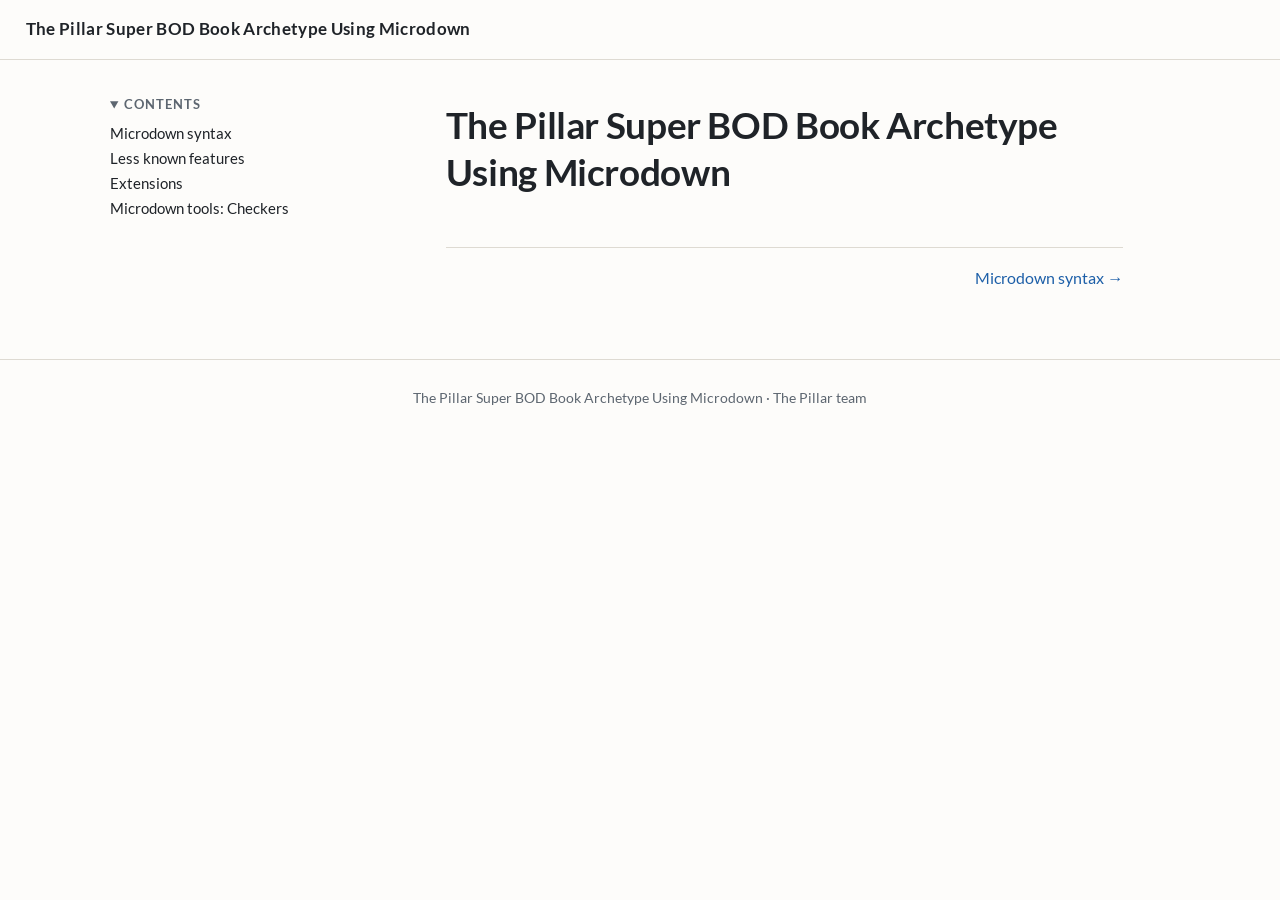
==== _result/site/index.html @ 478bfcb7 "first version" ====
<!DOCTYPE html>
<html lang="en">
<head>
  <meta charset="utf-8">
  <meta name="viewport" content="width=device-width, initial-scale=1">
  <title>The Pillar Super BOD Book Archetype Using Microdown</title>
  <meta name="description" content="">
  <meta name="author" content="The Pillar team">
  <link rel="stylesheet" href="_support/html/css/book.css">
</head>
<body>
  <a class="skip-link" href="#content">Skip to the text</a>

  <header class="site-header">
    <a class="site-name" href="index.html">The Pillar Super BOD Book Archetype Using Microdown</a>
  </header>

  <div class="layout">

    <nav class="toc" aria-label="Table of contents">
      <details open>
        <summary>Contents</summary>
        <ol>
          
          <li>
            <a href="microdown-syntax.html">Microdown syntax</a>
            
          </li>
          
          <li>
            <a href="less-known-features.html">Less known features</a>
            
          </li>
          
          <li>
            <a href="extensions.html">Extensions</a>
            
          </li>
          
          <li>
            <a href="microdown-tools-checkers.html">Microdown tools: Checkers</a>
            
          </li>
          
        </ol>
      </details>
    </nav>


    <main id="content" class="page">
      <h1>The Pillar Super BOD Book Archetype Using Microdown</h1>

      <nav class="pager" aria-label="Chapters">
        
        <a class="next" rel="next" href="microdown-syntax.html">Microdown syntax →</a>
      </nav>
    </main>
  </div>

  <footer class="site-footer">
    <p>The Pillar Super BOD Book Archetype Using Microdown · The Pillar team</p>
  </footer>
</body>
</html>
---- _result/site/_support/html/css/book.css ----
/* book.css: a plain stylesheet for reading technical books.
   No JavaScript, no external resources: the fonts come from ../fonts.
   Used by _support/templates/html/plain.mustache. */

/* ---------- Fonts (local) ---------- */

@font-face {
  font-family: "Lato";
  src: url("../fonts/Lato-Regular.woff2") format("woff2"),
       url("../fonts/Lato-Regular.ttf") format("truetype");
  font-weight: 400;
  font-style: normal;
  font-display: swap;
}

@font-face {
  font-family: "Lato";
  src: url("../fonts/Lato-Bold.woff2") format("woff2"),
       url("../fonts/Lato-Bold.ttf") format("truetype");
  font-weight: 700;
  font-style: normal;
  font-display: swap;
}

@font-face {
  font-family: "Roboto Mono";
  src: url("../fonts/RobotoMono-Regular.ttf") format("truetype");
  font-weight: 400;
  font-style: normal;
  font-display: swap;
}

@font-face {
  font-family: "Roboto Mono";
  src: url("../fonts/RobotoMono-Medium.ttf") format("truetype");
  font-weight: 600;
  font-style: normal;
  font-display: swap;
}

/* ---------- Colors (light, then dark) ---------- */

:root {
  --text: #1f2328;
  --muted: #5d6670;
  --background: #fdfcfa;
  --surface: #f3f1ec;
  --border: #dedad2;
  --accent: #1d5fa8;
  --accent-visited: #6b4aa0;
  --code-background: #f4f2ed;
  --note: #1d5fa8;
  --important: #b5521b;
  --warning: #a32d2d;
  --tip: #2f7d4a;

  --measure: 72ch;
  --toc-width: 17rem;
  --body-font: "Lato", "Helvetica Neue", Arial, sans-serif;
  --code-font: "Roboto Mono", "SF Mono", Menlo, Consolas, monospace;
}

@media (prefers-color-scheme: dark) {
  :root {
    --text: #e3e1dc;
    --muted: #a19d95;
    --background: #1b1c1e;
    --surface: #242528;
    --border: #3a3b3f;
    --accent: #7fb2ec;
    --accent-visited: #b9a0e3;
    --code-background: #232427;
    --note: #7fb2ec;
    --important: #e59a63;
    --warning: #ec8a8a;
    --tip: #7cc994;
  }
}

/* ---------- Page ---------- */

*,
*::before,
*::after {
  box-sizing: border-box;
}

html {
  font-size: 106.25%; /* 17px */
  -webkit-text-size-adjust: 100%;
  text-size-adjust: 100%;
}

body {
  margin: 0;
  background: var(--background);
  color: var(--text);
  font-family: var(--body-font);
  line-height: 1.65;
  font-kerning: normal;
  font-variant-ligatures: common-ligatures;
}

.skip-link {
  position: absolute;
  left: -999rem;
}

.skip-link:focus {
  left: 1rem;
  top: 1rem;
  padding: 0.5rem 1rem;
  background: var(--surface);
  z-index: 10;
}

.site-header {
  padding: 0.9rem 1.5rem;
  border-bottom: 1px solid var(--border);
}

.site-name {
  color: var(--text);
  font-weight: 700;
  letter-spacing: 0.02em;
  text-decoration: none;
}

.layout {
  display: grid;
  grid-template-columns: minmax(0, 1fr);
  max-width: calc(var(--measure) + var(--toc-width) + 6rem);
  margin: 0 auto;
}

.page {
  min-width: 0;
  max-width: var(--measure);
  padding: 1.5rem 1.25rem 4rem;
}

.site-footer {
  padding: 1.5rem;
  border-top: 1px solid var(--border);
  color: var(--muted);
  font-size: 0.85rem;
  text-align: center;
}

/* ---------- Table of contents ---------- */

.toc {
  padding: 1rem 1.25rem 0;
  font-size: 0.9rem;
}

.toc summary {
  cursor: pointer;
  color: var(--muted);
  font-size: 0.75rem;
  font-weight: 700;
  letter-spacing: 0.08em;
  text-transform: uppercase;
}

.toc ol {
  list-style: none;
  margin: 0.5rem 0 0;
  padding: 0;
}

.toc ol ol {
  margin: 0.2rem 0 0.4rem 0.9rem;
  padding-left: 0.6rem;
  border-left: 1px solid var(--border);
}

.toc li {
  margin: 0.25rem 0;
  line-height: 1.35;
}

.toc a {
  color: var(--text);
  text-decoration: none;
}

.toc a:hover {
  color: var(--accent);
}

/* The chapter of the page (site.mustache marks it). */
.toc .current > a {
  color: var(--accent);
  font-weight: 700;
}

/* ---------- Previous / next chapter (site.mustache) ---------- */

.pager {
  display: flex;
  justify-content: space-between;
  gap: 1rem;
  margin-top: 3rem;
  padding-top: 1rem;
  border-top: 1px solid var(--border);
  font-size: 0.95rem;
}

.pager a {
  text-decoration: none;
}

.pager .next {
  margin-left: auto;
  text-align: right;
}

/* A page without contents: the text is centered. */
.layout:not(:has(.toc)) .page {
  margin-inline: auto;
}

/* Wide screens: the contents sit in a sticky column on the left. */
@media (min-width: 64rem) {
  .layout:has(.toc) {
    grid-template-columns: var(--toc-width) minmax(0, 1fr);
    column-gap: 3rem;
  }

  .toc {
    position: sticky;
    top: 0;
    align-self: start;
    max-height: 100vh;
    overflow-y: auto;
    padding: 2rem 0 2rem 1.5rem;
  }

  .page {
    padding-top: 2rem;
  }
}

/* ---------- Text ---------- */

h1,
h2,
h3,
h4,
h5,
h6 {
  line-height: 1.25;
  font-weight: 700;
  margin: 2.2em 0 0.6em;
  scroll-margin-top: 1rem;
}

/* The chapter title: set by plain.mustache, or the first heading of a page
   written with the element templates (header.mustache gives it a level-N class). */
.chapter-title,
.page > h1:first-child,
.page > .heading:first-child {
  border-bottom: 0;
  margin-top: 0.5rem;
  font-size: 2.2rem;
  letter-spacing: -0.01em;
}

h1 { font-size: 2rem; }
h2 { font-size: 1.5rem; padding-bottom: 0.25rem; border-bottom: 1px solid var(--border); }
h3 { font-size: 1.2rem; }
h4 { font-size: 1.05rem; }
h5,
h6 { font-size: 1rem; color: var(--muted); }

p,
ul,
ol,
dl,
table,
figure,
pre,
blockquote {
  margin: 0 0 1.1rem;
}

.page ul,
.page ol {
  padding-left: 1.6rem;
}

li > ul,
li > ol {
  margin-bottom: 0;
}

li + li {
  margin-top: 0.2rem;
}

a {
  color: var(--accent);
  text-decoration-thickness: 1px;
  text-underline-offset: 0.15em;
}

a:visited {
  color: var(--accent-visited);
}

strong {
  font-weight: 700;
}

strike,
del {
  color: var(--muted);
}

hr {
  margin: 2.5rem 0;
  border: 0;
  border-top: 1px solid var(--border);
}

/* ---------- Code ---------- */

code,
kbd,
samp,
pre {
  font-family: var(--code-font);
  font-size: 0.86em;
}

:not(pre) > code {
  padding: 0.1em 0.35em;
  border-radius: 4px;
  background: var(--code-background);
  overflow-wrap: break-word;
}

pre {
  padding: 0.9rem 1.1rem;
  border: 1px solid var(--border);
  border-left: 3px solid var(--accent);
  border-radius: 4px;
  background: var(--code-background);
  line-height: 1.5;
  overflow-x: auto;
  tab-size: 4;
}

pre code {
  padding: 0;
  font-size: inherit;
  background: none;
  white-space: pre;
}

/* Code blocks written by codeBlock.mustache: <figure class="code"> around the pre, with an optional caption. */
figure.code {
  margin: 0 0 1.1rem;
  text-align: left;
}

figure.code pre {
  margin: 0;
}

figure.code figcaption {
  margin-top: 0.35rem;
  text-align: left;
}

/* ---------- Figures and tables ---------- */

figure {
  margin: 1.8rem 0;
  text-align: center;
}

figure img,
.page img {
  max-width: 100%;
  height: auto;
}

figcaption {
  display: block;
  margin-top: 0.5rem;
  color: var(--muted);
  font-size: 0.9rem;
}

table {
  display: block;
  max-width: 100%;
  overflow-x: auto;
  border-collapse: collapse;
  font-size: 0.92rem;
}

th,
td {
  padding: 0.45rem 0.8rem;
  border: 1px solid var(--border);
  text-align: left;
  vertical-align: top;
}

th {
  background: var(--surface);
  font-weight: 700;
}

/* ---------- Quotes and annotated paragraphs ---------- */

blockquote,
.page > q {
  display: block;
  margin: 1.5rem 0;
  padding: 0.2rem 1.1rem;
  border-left: 3px solid var(--border);
  color: var(--muted);
}

.page q::before,
.page q::after {
  content: none;
}

/* Annotated paragraphs (!!note, !!important, ...) are written as <q id="label">. */
q[id] {
  display: block;
  margin: 1.5rem 0;
  padding: 0.8rem 1.1rem;
  border-left: 4px solid var(--note);
  border-radius: 0 4px 4px 0;
  background: var(--surface);
  color: var(--text);
}

q[id]::before {
  content: attr(id);
  display: block;
  margin-bottom: 0.3rem;
  color: var(--note);
  font-size: 0.75rem;
  font-weight: 700;
  letter-spacing: 0.08em;
  text-transform: uppercase;
}

q[id="important"] { border-left-color: var(--important); }
q[id="important"]::before { color: var(--important); }
q[id="warning"],
q[id="caution"] { border-left-color: var(--warning); }
q[id="warning"]::before,
q[id="caution"]::before { color: var(--warning); }
q[id="tip"] { border-left-color: var(--tip); }
q[id="tip"]::before { color: var(--tip); }

/* ---------- Print ---------- */

@media print {
  :root {
    --text: #000;
    --muted: #444;
    --background: #fff;
    --surface: #f2f2f2;
    --border: #bbb;
    --code-background: #f5f5f5;
  }

  html {
    font-size: 11pt;
  }

  .site-header,
  .toc,
  .site-footer,
  .skip-link {
    display: none;
  }

  .layout {
    display: block;
    max-width: none;
  }

  .page {
    max-width: none;
    padding: 0;
  }

  a {
    color: inherit;
    text-decoration: none;
  }

  pre,
  figure,
  table,
  q[id] {
    break-inside: avoid;
  }

  h1,
  h2,
  h3,
  h4 {
    break-after: avoid;
  }

  pre {
    white-space: pre-wrap;
  }
}
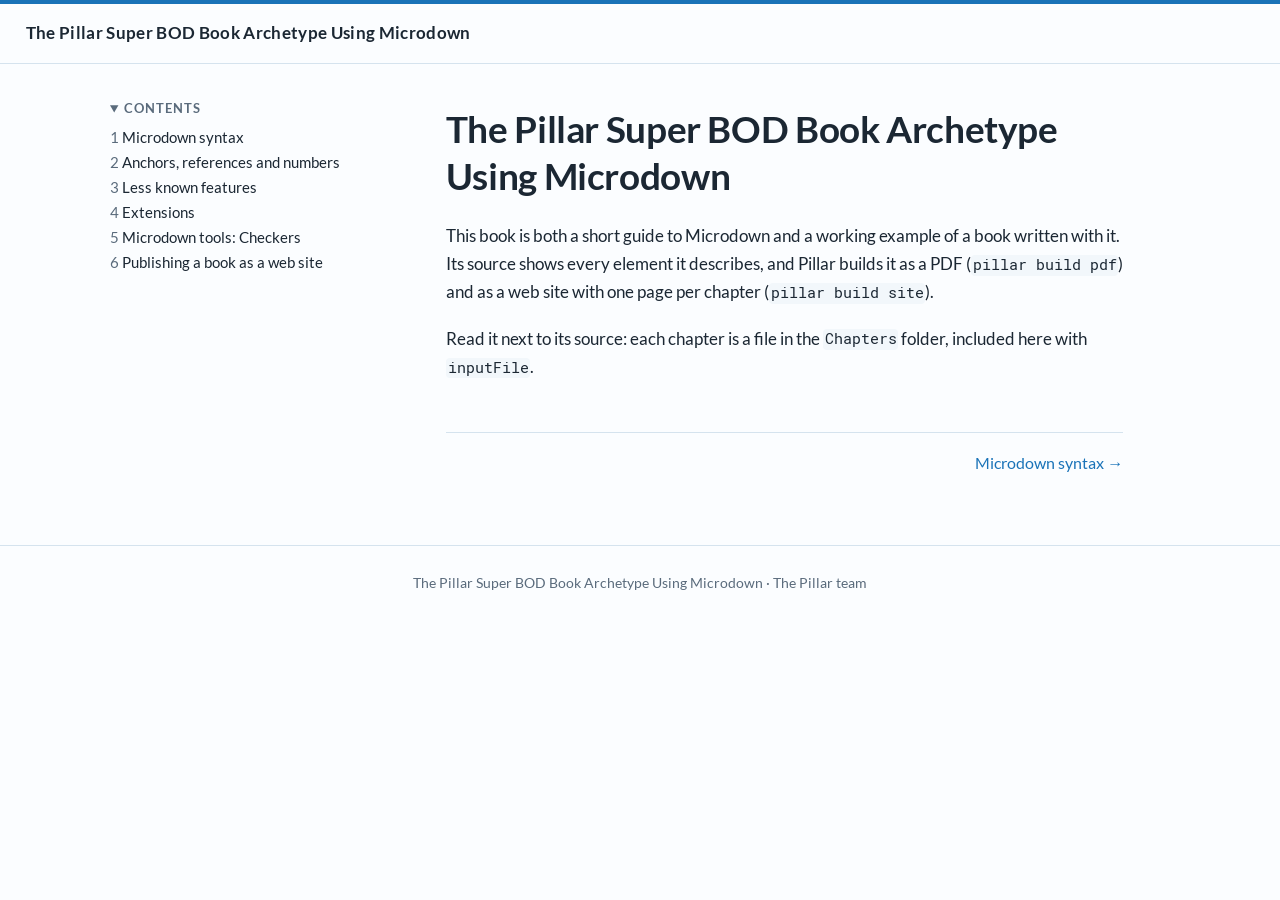
==== commit 13e56417: "archiving for now" ====
--- a/_result/site/index.html
+++ b/_result/site/index.html
@@ -1,5 +1,5 @@
 <!DOCTYPE html>
-<html lang="en">
+<html lang="en" data-palette="sky">
 <head>
   <meta charset="utf-8">
   <meta name="viewport" content="width=device-width, initial-scale=1">
@@ -23,22 +23,32 @@
         <ol>
           
           <li>
-            <a href="microdown-syntax.html">Microdown syntax</a>
+            <a href="chapSyntax.html"><span class="number">1</span> Microdown syntax</a>
             
           </li>
           
           <li>
-            <a href="less-known-features.html">Less known features</a>
+            <a href="chapReferences.html"><span class="number">2</span> Anchors, references and numbers</a>
             
           </li>
           
           <li>
-            <a href="extensions.html">Extensions</a>
+            <a href="less-known-features.html"><span class="number">3</span> Less known features</a>
             
           </li>
           
           <li>
-            <a href="microdown-tools-checkers.html">Microdown tools: Checkers</a>
+            <a href="extensions.html"><span class="number">4</span> Extensions</a>
+            
+          </li>
+          
+          <li>
+            <a href="chapCheckers.html"><span class="number">5</span> Microdown tools: Checkers</a>
+            
+          </li>
+          
+          <li>
+            <a href="chapSite.html"><span class="number">6</span> Publishing a book as a web site</a>
             
           </li>
           
@@ -49,10 +59,16 @@
 
     <main id="content" class="page">
       <h1>The Pillar Super BOD Book Archetype Using Microdown</h1>
+
+<p>This book is both a short guide to Microdown and a working example of a book written with it.
+Its source shows every element it describes, and Pillar builds it as a PDF (<code>pillar build pdf</code>) and as a web site
+with one page per chapter (<code>pillar build site</code>).</p>
+
+<p>Read it next to its source: each chapter is a file in the <code>Chapters</code> folder, included here with <code>inputFile</code>.</p>
 
       <nav class="pager" aria-label="Chapters">
         
-        <a class="next" rel="next" href="microdown-syntax.html">Microdown syntax →</a>
+        <a class="next" rel="next" href="chapSyntax.html">Microdown syntax →</a>
       </nav>
     </main>
   </div>
--- a/_result/site/_support/html/css/book.css
+++ b/_result/site/_support/html/css/book.css
@@ -38,9 +38,54 @@
   font-display: swap;
 }
 
-/* ---------- Colors (light, then dark) ---------- */
+/* ---------- Colors ----------
+   Palettes: sky (default: light blue, orange highlights), sunset (orange, blue highlights), classic.
+   Each has a light and a dark variant. site.mustache writes the choice of pillar.conf on <html>:
+     data-palette="sky|sunset|classic"   (missing or empty: sky)
+     data-theme="light|dark"            (missing or empty: follow the reader's system)
+   --accent colors links and the current chapter; --highlight marks code, the current chapter and numbers. */
 
 :root {
+  color-scheme: light;
+
+  /* sky, light */
+  --text: #1b2733;
+  --muted: #5a6b7c;
+  --background: #fbfdff;
+  --surface: #eef5fb;
+  --border: #d5e3ee;
+  --accent: #1a73b8;
+  --accent-visited: #5b55b0;
+  --highlight: #e07b24;
+  --code-background: #f2f7fb;
+  --note: #1a73b8;
+  --important: #d06a17;
+  --warning: #c0392b;
+  --tip: #23845a;
+
+  --measure: 72ch;
+  --toc-width: 17rem;
+  --body-font: "Lato", "Helvetica Neue", Arial, sans-serif;
+  --code-font: "Roboto Mono", "SF Mono", Menlo, Consolas, monospace;
+}
+
+:root[data-palette="sunset"] {
+  --text: #2a2017;
+  --muted: #6f5f50;
+  --background: #fffaf4;
+  --surface: #fbeee1;
+  --border: #eddac6;
+  --accent: #b9570c;
+  --accent-visited: #8a4a8f;
+  --highlight: #2b86c8;
+  --code-background: #fcf4ea;
+  --note: #2b86c8;
+  --important: #b9570c;
+  --warning: #b3302a;
+  --tip: #2f7d4a;
+}
+
+:root[data-palette="classic"] {
   --text: #1f2328;
   --muted: #5d6670;
   --background: #fdfcfa;
@@ -48,20 +93,51 @@
   --border: #dedad2;
   --accent: #1d5fa8;
   --accent-visited: #6b4aa0;
+  --highlight: #1d5fa8;
   --code-background: #f4f2ed;
   --note: #1d5fa8;
   --important: #b5521b;
   --warning: #a32d2d;
   --tip: #2f7d4a;
-
-  --measure: 72ch;
-  --toc-width: 17rem;
-  --body-font: "Lato", "Helvetica Neue", Arial, sans-serif;
-  --code-font: "Roboto Mono", "SF Mono", Menlo, Consolas, monospace;
-}
-
+}
+
+/* Dark variants: they apply when the system is dark (unless the book forces light),
+   and when the book forces dark. */
 @media (prefers-color-scheme: dark) {
-  :root {
+  :root:not([data-theme="light"]) {
+    color-scheme: dark;
+    --text: #dde7f0;
+    --muted: #93a6b8;
+    --background: #0f1923;
+    --surface: #17242f;
+    --border: #273848;
+    --accent: #7cc3f0;
+    --accent-visited: #b4b2f2;
+    --highlight: #f4a259;
+    --code-background: #13202a;
+    --note: #7cc3f0;
+    --important: #f4a259;
+    --warning: #f08a80;
+    --tip: #77cfa0;
+  }
+
+  :root[data-palette="sunset"]:not([data-theme="light"]) {
+    --text: #f0e6db;
+    --muted: #b5a391;
+    --background: #1c1611;
+    --surface: #271e17;
+    --border: #3b2f24;
+    --accent: #f6a560;
+    --accent-visited: #dba8de;
+    --highlight: #82c2ef;
+    --code-background: #221a14;
+    --note: #82c2ef;
+    --important: #f6a560;
+    --warning: #f08a80;
+    --tip: #7cc994;
+  }
+
+  :root[data-palette="classic"]:not([data-theme="light"]) {
     --text: #e3e1dc;
     --muted: #a19d95;
     --background: #1b1c1e;
@@ -69,12 +145,62 @@
     --border: #3a3b3f;
     --accent: #7fb2ec;
     --accent-visited: #b9a0e3;
+    --highlight: #7fb2ec;
     --code-background: #232427;
     --note: #7fb2ec;
     --important: #e59a63;
     --warning: #ec8a8a;
     --tip: #7cc994;
   }
+}
+
+:root[data-theme="dark"] {
+  color-scheme: dark;
+  --text: #dde7f0;
+  --muted: #93a6b8;
+  --background: #0f1923;
+  --surface: #17242f;
+  --border: #273848;
+  --accent: #7cc3f0;
+  --accent-visited: #b4b2f2;
+  --highlight: #f4a259;
+  --code-background: #13202a;
+  --note: #7cc3f0;
+  --important: #f4a259;
+  --warning: #f08a80;
+  --tip: #77cfa0;
+}
+
+:root[data-theme="dark"][data-palette="sunset"] {
+  --text: #f0e6db;
+  --muted: #b5a391;
+  --background: #1c1611;
+  --surface: #271e17;
+  --border: #3b2f24;
+  --accent: #f6a560;
+  --accent-visited: #dba8de;
+  --highlight: #82c2ef;
+  --code-background: #221a14;
+  --note: #82c2ef;
+  --important: #f6a560;
+  --warning: #f08a80;
+  --tip: #7cc994;
+}
+
+:root[data-theme="dark"][data-palette="classic"] {
+  --text: #e3e1dc;
+  --muted: #a19d95;
+  --background: #1b1c1e;
+  --surface: #242528;
+  --border: #3a3b3f;
+  --accent: #7fb2ec;
+  --accent-visited: #b9a0e3;
+  --highlight: #7fb2ec;
+  --code-background: #232427;
+  --note: #7fb2ec;
+  --important: #e59a63;
+  --warning: #ec8a8a;
+  --tip: #7cc994;
 }
 
 /* ---------- Page ---------- */
@@ -116,6 +242,7 @@
 
 .site-header {
   padding: 0.9rem 1.5rem;
+  border-top: 4px solid var(--accent);
   border-bottom: 1px solid var(--border);
 }
 
@@ -191,7 +318,29 @@
 
 /* The chapter of the page (site.mustache marks it). */
 .toc .current > a {
+  display: inline-block;
+  margin-left: -0.75rem;
+  padding-left: 0.55rem;
+  border-left: 3px solid var(--highlight);
   color: var(--accent);
+  font-weight: 700;
+}
+
+/* Numbers of chapters, sections and figures (MicBookHTMLVisitor, site.mustache). */
+.number {
+  color: var(--muted);
+  font-variant-numeric: tabular-nums;
+}
+
+/* In headers and captions, numbers take the highlight color. */
+h2 .number,
+h3 .number,
+h4 .number,
+figcaption .number {
+  color: var(--highlight);
+}
+
+figcaption .number {
   font-weight: 700;
 }
 
@@ -299,6 +448,18 @@
   margin-top: 0.2rem;
 }
 
+/* Task items (- [ ] and - [x]): the checkbox replaces the bullet. */
+li:has(> input[type="checkbox"]:first-child) {
+  list-style: none;
+  margin-left: -1.3rem;
+}
+
+li > input[type="checkbox"]:first-child {
+  accent-color: var(--accent);
+  margin: 0 0.35rem 0 0;
+  vertical-align: -0.1em;
+}
+
 a {
   color: var(--accent);
   text-decoration-thickness: 1px;
@@ -335,7 +496,7 @@
 }
 
 :not(pre) > code {
-  padding: 0.1em 0.35em;
+  padding: 0.1em 0.12em;
   border-radius: 4px;
   background: var(--code-background);
   overflow-wrap: break-word;
@@ -344,7 +505,7 @@
 pre {
   padding: 0.9rem 1.1rem;
   border: 1px solid var(--border);
-  border-left: 3px solid var(--accent);
+  border-left: 3px solid var(--highlight);
   border-radius: 4px;
   background: var(--code-background);
   line-height: 1.5;
